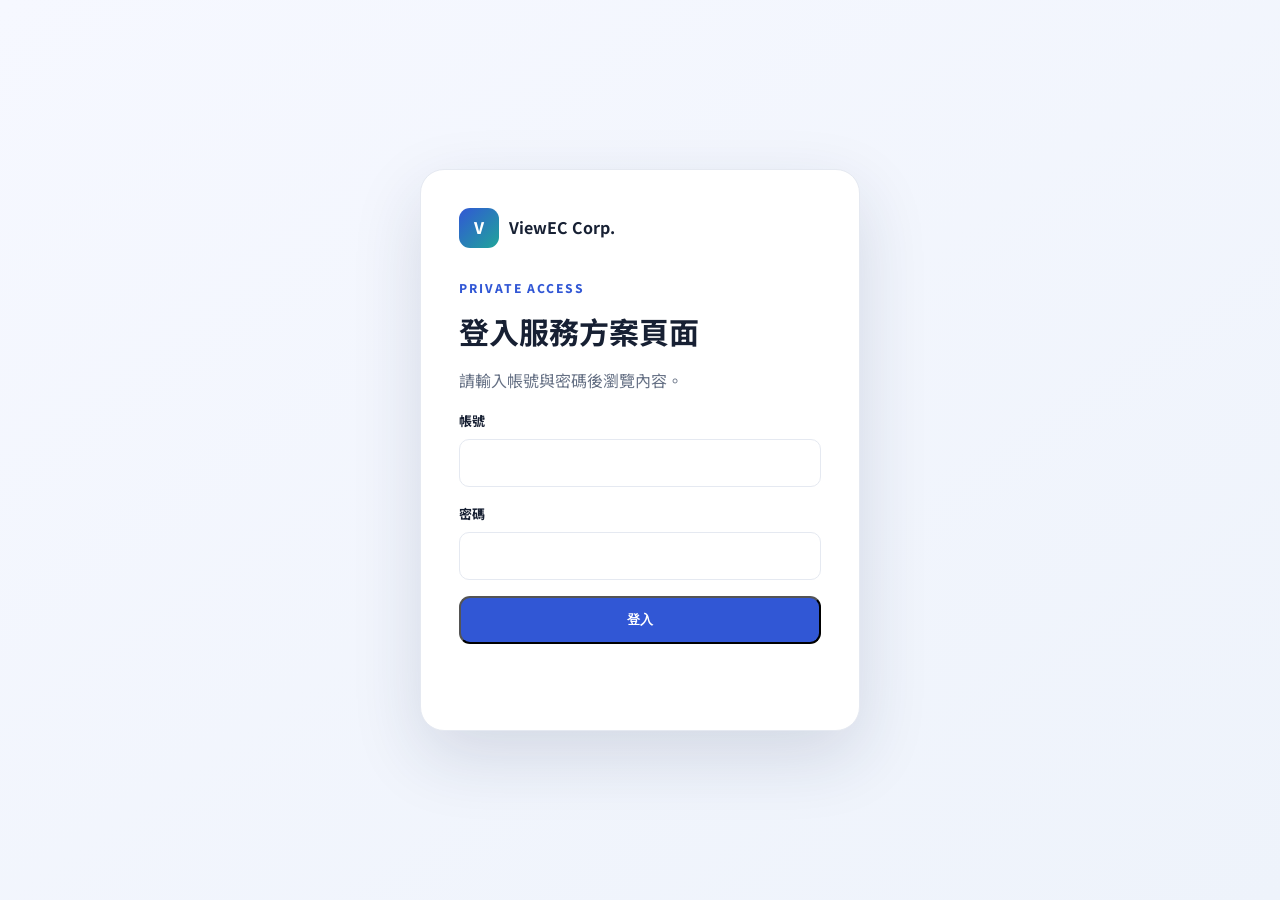
==== addons.html @ 18a2d403 "Add files via upload" ====
<!DOCTYPE html>
<html lang="zh-Hant">
<head>
<meta charset="UTF-8"><meta name="viewport" content="width=device-width,initial-scale=1.0">
<title>ViewEC Corp.｜單項服務</title>
<meta name="description" content="ViewEC 日本電商單項服務，可依需求單獨委託訂單、客服、廣告、活動與數據分析，也可搭配服務方案使用。">
<link rel="preconnect" href="https://fonts.googleapis.com"><link rel="preconnect" href="https://fonts.gstatic.com" crossorigin>
<link href="https://fonts.googleapis.com/css2?family=Noto+Sans+TC:wght@400;500;600;700;800&display=swap" rel="stylesheet">
<link rel="stylesheet" href="style.css">
</head>
<body>
<div id="authGate" class="auth-gate" hidden><div class="login-card"><div class="login-brand"><span>V</span><strong>ViewEC Corp.</strong></div><p class="eyebrow">PRIVATE ACCESS</p><h1>登入服務方案頁面</h1><p>請輸入帳號與密碼後瀏覽內容。</p><form id="loginForm"><label>帳號<input id="loginUser" autocomplete="username" required></label><label>密碼<input id="loginPass" type="password" autocomplete="current-password" required></label><button class="cta full" type="submit">登入</button><p id="loginError" class="login-error"></p></form></div></div>
<div id="siteApp" hidden>
<header class="header"><div class="container nav"><a class="logo" href="index.html"><span>V</span>ViewEC Corp.</a><button id="menu" aria-label="開啟選單">☰</button><nav id="nav"><a href="index.html#services">服務內容</a><a href="index.html#plans">服務方案</a><a class="active" href="addons.html">單項服務</a><button class="nav-logout" id="logoutBtn" type="button">登出</button></nav></div></header>
<main>
<section class="addon-hero"><div class="container"><p class="eyebrow">STANDALONE SERVICES</p><h1>依照需求，選擇需要的單項服務。</h1><p>無須綁定服務方案，可單獨委託；也可搭配既有服務方案自由組合。若方案已包含相同服務，系統將不重複計費。</p></div></section>
<section class="section addon-section"><div class="container addon-layout"><div><div class="addon-grid">
<article class="addon-card featured-addon" data-service-card="storeSetup"><div class="addon-top"><span>STORE SETUP</span><label class="switch-line"><input type="checkbox" class="service-check" data-service="storeSetup"> 選擇</label></div><h2>店鋪帳號開立</h2><p>協助完成日本電商平台開店前置規劃、審查溝通至店鋪建置與考核。</p><ul><li>開店申請前置規劃與審查資料整備</li><li>審查期間溝通與進度管理</li><li>店鋪建置與考核</li></ul><div class="old-price addon-old">原價 NT$100,000／次（未稅）</div><div class="addon-price">特價 NT$80,000／次（未稅）</div><p class="included-note" hidden>目前服務方案已包含此項目，無須另外購買。</p></article>

<article class="addon-card" data-service-card="orders"><div class="addon-top"><span>ORDER</span><label class="switch-line"><input type="checkbox" class="service-check" data-service="orders"> 選擇</label></div><h2>訂單處理與出貨服務</h2><p>協助處理訂單資料與出貨安排，包含台灣端收件及日本端物流寄送流程。</p><ul><li>訂單資料整理與出貨資訊確認</li><li>台灣端收件與作業資訊彙整</li><li>日本端物流寄送安排</li></ul><div class="addon-price">NT$12,000／月（未稅）</div><p class="addon-fee-extra">＋物流服務所產生之所有相關費用（運費、倉儲等）</p><p class="included-note" hidden>目前服務方案已包含此項目，無須另外購買。</p></article>

<article class="addon-card" data-service-card="cs"><div class="addon-top"><span>CS</span><label class="switch-line"><input type="checkbox" class="service-check" data-service="cs"> 選擇</label></div><h2>日文客服對應與評價管理</h2><p>服務範圍限樂天站內信、商品問答及評價相關對應。</p><ul><li>樂天站內信</li><li>商品問答</li><li>評價回覆與管理</li></ul><div class="addon-price">NT$15,000／月（未稅）</div><p class="included-note" hidden>目前服務方案已包含此項目，無須另外購買。</p></article>

<article class="addon-card addon-wide" data-service-card="adManagement"><div class="addon-top"><span>ADS & CREATIVE</span><label class="switch-line"><input type="checkbox" class="service-check" data-service="adManagement"> 選擇廣告投放</label></div><h2>廣告投放與素材製作</h2><p>廣告投放與圖片素材可分別單獨購買。RPP 等廣告依您提供的預算進行投放；TDA、聯盟行銷或促銷活動若需圖片素材，可依下列項目加購。</p><div class="ad-fee-box"><div><small>廣告投放服務手續費</small><strong>廣告實際投放金額 × 10%</strong><span>（未稅）</span></div><label>預估廣告投放金額<div class="revenue-input"><span>NT$</span><input id="adBudget" type="number" min="0" step="1000" placeholder="輸入廣告預算"></div></label></div><p class="included-note" hidden>目前服務方案已包含廣告投放服務；若需額外製作素材，仍可於下方單獨加購。</p>
<div class="material-list"><h3>素材製作費</h3>
<div class="material-row"><div><strong>商品主圖</strong><small>1 Listing・1張｜NT$1,300（未稅）</small></div><div class="qty-control"><button type="button" data-material="main" data-qty-action="minus">−</button><input id="material-main" data-material-input="main" type="number" min="0" value="0"><button type="button" data-material="main" data-qty-action="plus">＋</button></div></div>
<div class="material-row"><div><strong>商品主圖＋商品介紹圖</strong><small>1 Listing・共9張｜NT$10,000（未稅）</small></div><div class="qty-control"><button type="button" data-material="set" data-qty-action="minus">−</button><input id="material-set" data-material-input="set" type="number" min="0" value="0"><button type="button" data-material="set" data-qty-action="plus">＋</button></div></div>
<div class="material-row"><div><strong>Resize 尺寸調整</strong><small>1張｜NT$1,000（未稅）</small></div><div class="qty-control"><button type="button" data-material="resize" data-qty-action="minus">−</button><input id="material-resize" data-material-input="resize" type="number" min="0" value="0"><button type="button" data-material="resize" data-qty-action="plus">＋</button></div></div>
<div class="material-row"><div><strong>品牌圖／促銷活動 Banner</strong><small>1張｜NT$1,000（未稅）</small></div><div class="qty-control"><button type="button" data-material="banner" data-qty-action="minus">−</button><input id="material-banner" data-material-input="banner" type="number" min="0" value="0"><button type="button" data-material="banner" data-qty-action="plus">＋</button></div></div>
</div></article>

<article class="addon-card" data-service-card="campaign"><div class="addon-top"><span>CAMPAIGN</span><label class="switch-line"><input type="checkbox" class="service-check" data-service="campaign"> 選擇</label></div><h2>行銷活動設定</h2><p>協助處理樂天市場常見活動申請與後台設定。</p><ul><li>Super SALE 報名</li><li>點數變倍／Coupon 設定</li><li>Super DEAL 報名等</li></ul><div class="addon-price">依需求報價</div><p class="included-note" hidden>目前服務方案已包含此項目，無須另外購買。</p></article>

<article class="addon-card" data-service-card="data"><div class="addon-top"><span>DATA</span><label class="switch-line"><input type="checkbox" class="service-check" data-service="data"> 選擇</label></div><h2>數據分析與報告製作</h2><p>依樂天後台可取得之營運數據進行整理與分析，可依需求整理為指定報告形式。</p><ul><li>銷售／流量／轉換率</li><li>廣告 ROAS／TACoS</li><li>活動前後成效比較</li></ul><div class="addon-price">NT$1,000／則（未稅）</div><p class="addon-fee-extra">※ 營運數據報告每月限提供一次。</p><p class="included-note" hidden>目前服務方案已包含月度／後台數據報告，無須另外購買。</p></article>
</div></div>

<aside class="estimate-card"><p class="eyebrow">ESTIMATE</p><h2>費用試算</h2>
<div class="estimate-group"><small>服務方案（選填）</small><div id="estimatePlan" class="estimate-line"><span>未選擇，可只購買單項服務</span><strong></strong></div><a href="index.html#plans" class="text-link">選擇／變更服務方案</a></div>
<div class="estimate-group"><small>預估每月營收</small><div class="revenue-input"><span>NT$</span><input id="estimatedRevenue" type="number" min="0" step="1000" placeholder="輸入預估營收"></div><p class="estimate-hint">僅在代銷售（25%）或客製代營運（3%）方案時計算營收服務費。</p></div>
<div class="estimate-group"><small>單項服務</small><div id="estimateServices"><p class="muted">尚未選擇單項服務</p></div></div>
<div class="estimate-group" id="revenueFeeGroup"><small>營收服務費</small><div id="revenueFeeLine" class="estimate-line"><span>未選擇適用方案</span><strong></strong></div></div>
<div class="estimate-group"><small>其他預估支出</small><div id="externalCosts"><p class="muted">物流費、廣告實際投放金額等依實際發生另計。</p></div></div>
<div class="estimate-total"><div><span>一次性服務費</span><strong id="oneTimeTotal">NT$ 0</strong></div><div><span>每月服務費</span><strong id="monthlyTotal">NT$ 0／月</strong></div></div>
<p id="estimateHint" class="estimate-hint">以上皆為未稅金額。另行報價或實報實銷項目不會納入數字加總。</p><a id="quoteMail" class="cta full" href="mailto:contact@example.com">洽詢此組合</a><button id="clearSelection" class="ghost full clear-btn" type="button">清除所有選擇</button></aside>
</div></section></main><script src="script.js"></script></div></body></html>
---- style.css ----
:root{--p:#3157d5;--pd:#203da5;--ps:#eef2ff;--a:#20a59a;--t:#172033;--m:#657084;--l:#e5e9f1;--soft:#f6f8fc;--dark:#111a2c;--shadow:0 18px 50px rgba(28,43,79,.09)}*{box-sizing:border-box}html{scroll-behavior:smooth}body{margin:0;font-family:"Noto Sans TC",sans-serif;color:var(--t);line-height:1.7}a{color:inherit}.container{width:min(1180px,calc(100% - 40px));margin:auto}.header{position:sticky;top:0;z-index:20;background:rgba(255,255,255,.9);backdrop-filter:blur(15px);border-bottom:1px solid var(--l)}.nav{min-height:72px;display:flex;align-items:center;justify-content:space-between}.logo{display:flex;gap:10px;align-items:center;text-decoration:none;font-size:20px;font-weight:800}.logo span{width:36px;height:36px;display:grid;place-items:center;border-radius:10px;background:linear-gradient(135deg,var(--p),var(--a));color:#fff}nav{display:flex;gap:28px;align-items:center}nav a{text-decoration:none;font-size:14px;font-weight:600;color:#4f5a6d}#menu{display:none;border:0;background:none;font-size:25px}.cta,.ghost{min-height:48px;display:inline-flex;align-items:center;justify-content:center;padding:0 24px;border-radius:11px;text-decoration:none;font-weight:700}.cta{background:var(--p);color:#fff!important}.cta:hover{background:var(--pd)}.cta.small{min-height:40px;padding:0 18px}.ghost{border:1px solid var(--l);background:#fff}.full{width:100%}.hero{padding:105px 0 95px;background:linear-gradient(180deg,#f8faff,#fff)}.hero-grid{display:grid;grid-template-columns:1.05fr .95fr;gap:70px;align-items:center}.eyebrow{margin:0 0 14px;color:var(--p);font-size:12px;font-weight:800;letter-spacing:.16em}.hero h1{margin:0;font-size:clamp(42px,5vw,68px);line-height:1.22;letter-spacing:-.045em}.lead{margin:25px 0 0;color:var(--m);font-size:18px}.actions,.tags{display:flex;gap:12px;flex-wrap:wrap;margin-top:32px}.tags{margin-top:22px}.tags span{padding:7px 12px;border:1px solid var(--l);border-radius:999px;font-size:12px;color:#566174}.window{padding:13px;border-radius:24px;background:#fff;box-shadow:0 30px 80px rgba(42,66,132,.18);transform:rotate(1.5deg)}.dots{height:35px;color:#d7ddea}.panel{padding:25px;border-radius:17px;background:var(--dark);color:#fff}.panel-title{display:flex;justify-content:space-between}.panel-title small,.panel-title strong{display:block}.panel-title small{color:#8290aa;font-size:9px}.panel-title b{color:#72e1d6;font-size:10px}.kpis{display:grid;grid-template-columns:repeat(3,1fr);gap:10px;margin-top:22px}.kpis div{padding:14px;border:1px solid rgba(255,255,255,.07);border-radius:12px}.kpis small,.kpis strong{display:block}.kpis small{color:#8290aa}.bars{height:180px;display:flex;align-items:flex-end;gap:12px;margin-top:22px;padding:20px 18px 0;background:repeating-linear-gradient(to bottom,rgba(255,255,255,.06) 0,rgba(255,255,255,.06) 1px,transparent 1px,transparent 38px)}.bars i{flex:1;min-height:20px;border-radius:7px 7px 0 0;background:linear-gradient(#708cff,#3157d5)}.platforms{display:flex;justify-content:space-between;margin-top:18px;color:#8290aa;font-size:10px}.section{padding:100px 0}.soft{background:var(--soft)}.heading{max-width:760px;margin-bottom:48px}.heading.center{text-align:center;margin-left:auto;margin-right:auto}.heading h2{margin:0;font-size:clamp(32px,4vw,48px);line-height:1.3;letter-spacing:-.035em}.heading>p:last-child{color:var(--m)}.grid{display:grid;gap:20px}.four{grid-template-columns:repeat(4,1fr)}.three{grid-template-columns:repeat(3,1fr)}.card,.aud,.price{position:relative;padding:28px;border:1px solid var(--l);border-radius:18px;background:#fff}.card{min-height:405px}.card em{position:absolute;right:24px;color:#cfd5df;font-style:normal}.icon{width:56px;height:56px;display:grid;place-items:center;border-radius:15px;background:var(--ps);color:var(--p);font-size:13px;font-weight:800}.card h3,.aud h3,.price h3{font-size:21px}.card p,.aud p,.desc{color:var(--m);font-size:14px}.card ul,.price ul{padding:0;list-style:none}.card li,.price li{position:relative;padding-left:20px;margin:10px 0;color:#4d586a;font-size:14px}.card li:before,.price li:before{content:"✓";position:absolute;left:0;color:var(--a);font-weight:800}.aud span{padding:6px 10px;border-radius:999px;background:var(--ps);color:var(--p);font-size:12px;font-weight:700}.aud.feature{border-color:#aebcf4;box-shadow:var(--shadow)}.price{display:flex;flex-direction:column;padding:35px 30px}.price.popular{border:2px solid var(--p);transform:translateY(-12px);box-shadow:0 24px 60px rgba(49,87,213,.16)}.recommended{position:absolute;top:-16px;left:50%;transform:translateX(-50%);padding:7px 16px;border-radius:999px;background:var(--p);color:#fff;font-size:12px}.plan{color:var(--p);font-size:11px;font-weight:800;letter-spacing:.15em}.desc{min-height:72px}.price-type{padding:18px 0;margin:18px 0;border-top:1px solid var(--l);border-bottom:1px solid var(--l)}.price-type small,.price-type strong{display:block}.price-type strong{font-size:23px}.price ul{flex:1}.table-wrap{overflow-x:auto;border:1px solid var(--l);border-radius:20px;background:#fff;box-shadow:var(--shadow)}table{width:100%;min-width:850px;border-collapse:collapse}th,td{padding:18px 22px;border-bottom:1px solid var(--l);text-align:center;font-size:14px}th:first-child,td:first-child{text-align:left;width:31%;font-weight:600}th{background:#fbfcfe}.highlight{background:#f3f6ff}.last td{border:0;padding:24px}.last a{padding:9px 16px;border:1px solid #b9c5f1;border-radius:9px;color:var(--p);text-decoration:none;font-weight:700}.last .table-cta{background:var(--p);color:#fff}.note{text-align:center;color:var(--m);font-size:12px}.reveal{opacity:0;transform:translateY(18px);transition:.65s}.reveal.visible{opacity:1;transform:none}@media(max-width:960px){.hero-grid{grid-template-columns:1fr}.four{grid-template-columns:repeat(2,1fr)}.three{grid-template-columns:1fr}.price.popular{transform:none}.desc{min-height:auto}}@media(max-width:760px){.container{width:calc(100% - 28px)}#menu{display:block}nav{display:none;position:absolute;top:66px;left:14px;right:14px;padding:16px;border:1px solid var(--l);border-radius:14px;background:#fff;box-shadow:var(--shadow)}nav.open{display:grid}.hero{padding:72px 0}.hero h1{font-size:39px}.actions .cta,.actions .ghost{width:100%}.kpis{grid-template-columns:1fr}.four{grid-template-columns:1fr}.section{padding:75px 0}}

/* 2026 update */
.heading.wide-heading{max-width:980px}.heading.wide-heading h2{white-space:nowrap}.audience-heading{max-width:900px}.audience-heading h2{white-space:nowrap}.stage-card{appearance:none;text-align:left;font:inherit;color:inherit;cursor:pointer;width:100%;transition:.2s}.stage-card:hover{transform:translateY(-3px);box-shadow:var(--shadow)}.stage-card b{display:block;margin-top:18px;color:var(--p);font-size:13px}.price{transition:.25s}.price .recommended[hidden]{display:none}.select-plan{border:1px solid var(--l);cursor:pointer;font-family:inherit;font-size:14px}.selection-notice{max-width:680px;margin:28px auto 0;padding:16px 20px;text-align:center;border-radius:12px;background:var(--ps);color:#3f4d68}.selection-notice a{margin-left:8px;color:var(--p);font-weight:700;text-decoration:none}.floating-summary{position:fixed;z-index:18;right:24px;bottom:24px;display:flex;align-items:center;gap:18px;padding:14px 16px;border:1px solid var(--l);border-radius:16px;background:#fff;box-shadow:0 18px 50px rgba(28,43,79,.16)}.floating-summary small,.floating-summary strong{display:block}.floating-summary small{color:var(--m);font-size:11px}.nav-logout{border:0;background:none;color:#718096;font:inherit;font-size:13px;cursor:pointer}.nav a.active{color:var(--p)}
.auth-gate{position:fixed;inset:0;z-index:100;background:linear-gradient(145deg,#f6f8ff,#eef3fb);display:grid;place-items:center;padding:24px}.auth-gate[hidden]{display:none}.login-card{width:min(440px,100%);padding:38px;border:1px solid var(--l);border-radius:24px;background:#fff;box-shadow:0 25px 70px rgba(28,43,79,.14)}.login-brand{display:flex;align-items:center;gap:10px;margin-bottom:30px}.login-brand span{width:40px;height:40px;display:grid;place-items:center;border-radius:11px;background:linear-gradient(135deg,var(--p),var(--a));color:#fff;font-weight:800}.login-card h1{font-size:30px;line-height:1.3;margin:0 0 10px}.login-card>p:not(.eyebrow){color:var(--m)}.login-card label{display:block;margin:16px 0;font-size:13px;font-weight:700}.login-card input{width:100%;height:48px;margin-top:7px;padding:0 13px;border:1px solid var(--l);border-radius:10px;font:inherit;outline:none}.login-card input:focus{border-color:var(--p);box-shadow:0 0 0 3px var(--ps)}.login-error{min-height:24px;color:#c0392b!important;font-size:12px;text-align:center}
.addon-hero{padding:92px 0 60px;background:linear-gradient(180deg,#f8faff,#fff)}.addon-hero .container{max-width:980px;text-align:center}.addon-hero h1{margin:0 auto;max-width:940px;font-size:clamp(36px,5vw,58px);line-height:1.25;letter-spacing:-.04em}.addon-hero p:last-child{color:var(--m);font-size:16px}.addon-section{padding-top:45px}.addon-layout{display:grid;grid-template-columns:minmax(0,1fr) 350px;gap:30px;align-items:start}.addon-grid{display:grid;grid-template-columns:repeat(2,minmax(0,1fr));gap:20px}.addon-card{padding:26px;border:1px solid var(--l);border-radius:18px;background:#fff;box-shadow:0 8px 30px rgba(28,43,79,.04)}.addon-top{display:flex;justify-content:space-between;align-items:center;gap:10px}.addon-top>span{color:var(--p);font-size:10px;font-weight:800;letter-spacing:.14em}.switch-line{font-size:12px;font-weight:700;color:#4f5a6d}.switch-line input{accent-color:var(--p)}.addon-card h2{margin:16px 0 8px;font-size:21px}.addon-card p,.addon-card li{font-size:13px;color:var(--m)}.addon-card ul{padding-left:19px;min-height:82px}.addon-price{margin-top:18px;padding-top:15px;border-top:1px solid var(--l);font-size:15px;font-weight:800;color:var(--t)}.qty-row{display:flex;justify-content:space-between;align-items:center;margin-top:14px;padding:10px 0;border-top:1px dashed var(--l);font-size:12px}.qty-row>div{display:flex;align-items:center}.qty-row button,.qty-row input{height:32px;border:1px solid var(--l);background:#fff}.qty-row button{width:32px;cursor:pointer}.qty-row input{width:54px;text-align:center;border-left:0;border-right:0}.estimate-card{position:sticky;top:96px;padding:27px;border:1px solid var(--l);border-radius:20px;background:#fff;box-shadow:var(--shadow)}.estimate-card h2{margin:0 0 20px}.estimate-group{padding:17px 0;border-top:1px solid var(--l)}.estimate-group>small{display:block;margin-bottom:10px;color:var(--m);font-weight:700}.estimate-line{display:flex;justify-content:space-between;gap:12px;margin:8px 0;font-size:13px}.estimate-line span{min-width:0}.estimate-line small{display:block;color:var(--m);font-size:10px}.estimate-line strong{text-align:right;white-space:nowrap}.text-link{display:inline-block;margin-top:6px;color:var(--p);font-size:11px;font-weight:700;text-decoration:none}.muted{color:var(--m);font-size:12px}.estimate-total{padding:18px 0;border-top:2px solid var(--t)}.estimate-total>div{display:flex;justify-content:space-between;margin:8px 0}.estimate-total strong{font-size:20px}.estimate-hint{font-size:10px;color:var(--m);line-height:1.6}.clear-btn{margin-top:10px;cursor:pointer;font-family:inherit}.header .logo{white-space:nowrap}
@media(max-width:1050px){.heading.wide-heading h2,.audience-heading h2{white-space:normal}.addon-layout{grid-template-columns:1fr}.estimate-card{position:relative;top:auto}.addon-grid{grid-template-columns:repeat(2,minmax(0,1fr))}}
@media(max-width:760px){.addon-grid{grid-template-columns:1fr}.floating-summary{left:14px;right:14px;bottom:14px;justify-content:space-between}.addon-hero{padding:65px 0 40px}.addon-hero h1{font-size:36px}.login-card{padding:28px}.heading h2{font-size:32px;word-break:keep-all}.audience-heading h2,.heading.wide-heading h2{white-space:normal}.stage-card h3{font-size:19px}}
/* 2026-08-17 plan architecture update */
.two{grid-template-columns:repeat(2,minmax(0,1fr))}.sales-entry{margin-top:28px;padding:28px 32px;border:1px solid #cfd8ff;border-radius:18px;background:linear-gradient(135deg,#f7f9ff,#fff);display:flex;align-items:center;justify-content:space-between;gap:28px}.sales-entry h3{margin:4px 0 8px;font-size:26px}.sales-entry p{margin:0;color:var(--m)}.subplan-grid{align-items:stretch}.subplan-grid .price{transform:none}.subprice{font-size:30px;font-weight:800;color:var(--t);line-height:1.3}.subprice small{font-size:13px;font-weight:600;color:var(--m)}.old-price{text-decoration:line-through;color:#8b94a5;font-size:12px;margin-bottom:5px}.fee-note{padding:10px 12px;border-radius:9px;background:var(--ps);color:var(--p);font-size:12px;font-weight:700}.featured-addon{border-color:#b8c6ff;background:linear-gradient(180deg,#fbfcff,#fff)}.addon-old{margin-top:14px}.revenue-input{display:flex;align-items:center;border:1px solid var(--l);border-radius:10px;overflow:hidden}.revenue-input span{padding:0 10px;color:var(--m);font-size:12px}.revenue-input input{width:100%;height:42px;border:0;outline:0;font:inherit}.subplans{scroll-margin-top:72px}#managed-plans{scroll-margin-top:72px}
@media(max-width:760px){.two{grid-template-columns:1fr}.sales-entry{align-items:stretch;flex-direction:column}.sales-entry .cta{width:100%}}

/* 2026-08-17 detailed operations comparison */
.comparison-block{margin-top:34px}.comparison-block+.comparison-block{margin-top:54px}.comparison-title{display:flex;align-items:flex-end;justify-content:space-between;gap:28px;margin-bottom:18px}.comparison-title>div{display:flex;align-items:center;gap:12px}.comparison-title span{width:34px;height:34px;display:grid;place-items:center;border-radius:10px;background:var(--ps);color:var(--p);font-size:11px;font-weight:800}.comparison-title h3{margin:0;font-size:25px}.comparison-title p{margin:0;max-width:580px;color:var(--m);font-size:13px;text-align:right}.detailed-table-wrap{overflow:auto}.detailed-table{min-width:1120px}.detailed-table th:first-child,.detailed-table td:first-child{width:250px;min-width:250px}.detailed-table .group-head th{font-size:15px;color:#fff}.detailed-table .group-head th:first-child{background:#111827}.detailed-table .sales-group{background:#3157d5}.detailed-table .managed-group{background:#b72222}.detailed-table thead tr:nth-child(2) th:nth-child(-n+2){background:#eef2ff;color:#2448be}.detailed-table thead tr:nth-child(2) th:nth-child(n+3){background:#fff0f0;color:#a21f1f}.detailed-table td small{display:block;margin-top:3px;color:#8b94a5;font-size:10px}.detailed-table .price-row strong{display:block;font-size:17px}.detailed-table .category-row td{padding:10px 18px;background:#eef2f7;color:#253248;font-weight:800;text-align:left}.detailed-table td a{color:var(--p);font-weight:700;text-decoration:none}.detailed-table [data-plan-col].selected-col{background:#eef3ff!important;box-shadow:inset 2px 0 0 #3157d5,inset -2px 0 0 #3157d5}.detailed-table thead [data-plan-col].selected-col{background:#3157d5!important;color:#fff}.detailed-table .choose-row td{padding-top:20px;padding-bottom:20px}.compare-select{width:100%;padding:10px 12px;border:1px solid #bcc8f7;border-radius:9px;background:#fff;color:var(--p);font:inherit;font-size:12px;font-weight:800;cursor:pointer}.compare-select:hover,.compare-select.is-selected{background:var(--p);color:#fff;border-color:var(--p)}.mobile-swipe-hint{display:none;margin-bottom:10px;color:var(--m);font-size:11px;text-align:center}
@media(max-width:760px){.comparison-title{display:block}.comparison-title>div{margin-bottom:8px}.comparison-title p{text-align:left}.mobile-swipe-hint{display:block}.detailed-table-wrap{border-radius:16px}.detailed-table th:first-child,.detailed-table td:first-child{position:sticky;left:0;z-index:2;background:#fff;box-shadow:6px 0 12px rgba(31,42,68,.05)}.detailed-table thead .group-head th:first-child{z-index:5;background:#111827}.detailed-table .category-row td{position:static;box-shadow:none}.detailed-table .choose-row td:first-child{z-index:3}}

/* 2026-08-17 v5 comparison alignment + addon fee notes */
.detailed-table{table-layout:fixed}
.detailed-table col.service-col{width:250px}
.detailed-table col.plan-col{width:174px}
.detailed-table thead tr:nth-child(2) th{width:auto!important;text-align:center!important;font-weight:700}
.addon-fee-extra{margin:7px 0 0!important;color:#596579!important;font-size:11px!important;line-height:1.55}

/* 2026-08-18 v6 standalone services + flexible quote calculator */
.addon-wide{grid-column:1/-1}.ad-fee-box{display:grid;grid-template-columns:1.1fr 1fr;gap:20px;align-items:end;margin:18px 0;padding:18px;border-radius:14px;background:#f7f9ff;border:1px solid #dbe3ff}.ad-fee-box small,.ad-fee-box strong,.ad-fee-box span{display:block}.ad-fee-box strong{margin:5px 0 2px;font-size:20px;color:var(--t)}.ad-fee-box>label{font-size:12px;font-weight:700;color:var(--t)}.material-list{margin-top:22px;border-top:1px solid var(--l);padding-top:18px}.material-list h3{margin:0 0 10px;font-size:15px}.material-row{display:flex;align-items:center;justify-content:space-between;gap:18px;padding:12px 0;border-top:1px dashed var(--l)}.material-row:first-of-type{border-top:0}.material-row strong,.material-row small{display:block}.material-row strong{font-size:13px}.material-row small{margin-top:3px;color:var(--m);font-size:11px}.qty-control{display:flex;align-items:center;flex:0 0 auto}.qty-control button,.qty-control input{height:34px;border:1px solid var(--l);background:#fff}.qty-control button{width:34px;cursor:pointer}.qty-control input{width:58px;text-align:center;border-left:0;border-right:0}.included-note{margin:14px 0 0!important;padding:10px 12px;border-radius:9px;background:#edf8f2;color:#27704b!important;font-size:11px!important;font-weight:700}.service-included{border-color:#cfe7da;background:linear-gradient(180deg,#fbfffd,#fff)}.service-included .switch-line{color:#759183}.service-check:disabled{cursor:not-allowed}.estimate-line small{display:block;margin-top:3px;color:var(--m);font-size:10px;font-weight:500}
@media(max-width:760px){.addon-wide{grid-column:auto}.ad-fee-box{grid-template-columns:1fr}.material-row{align-items:flex-start}.material-row>div:first-child{max-width:65%}}
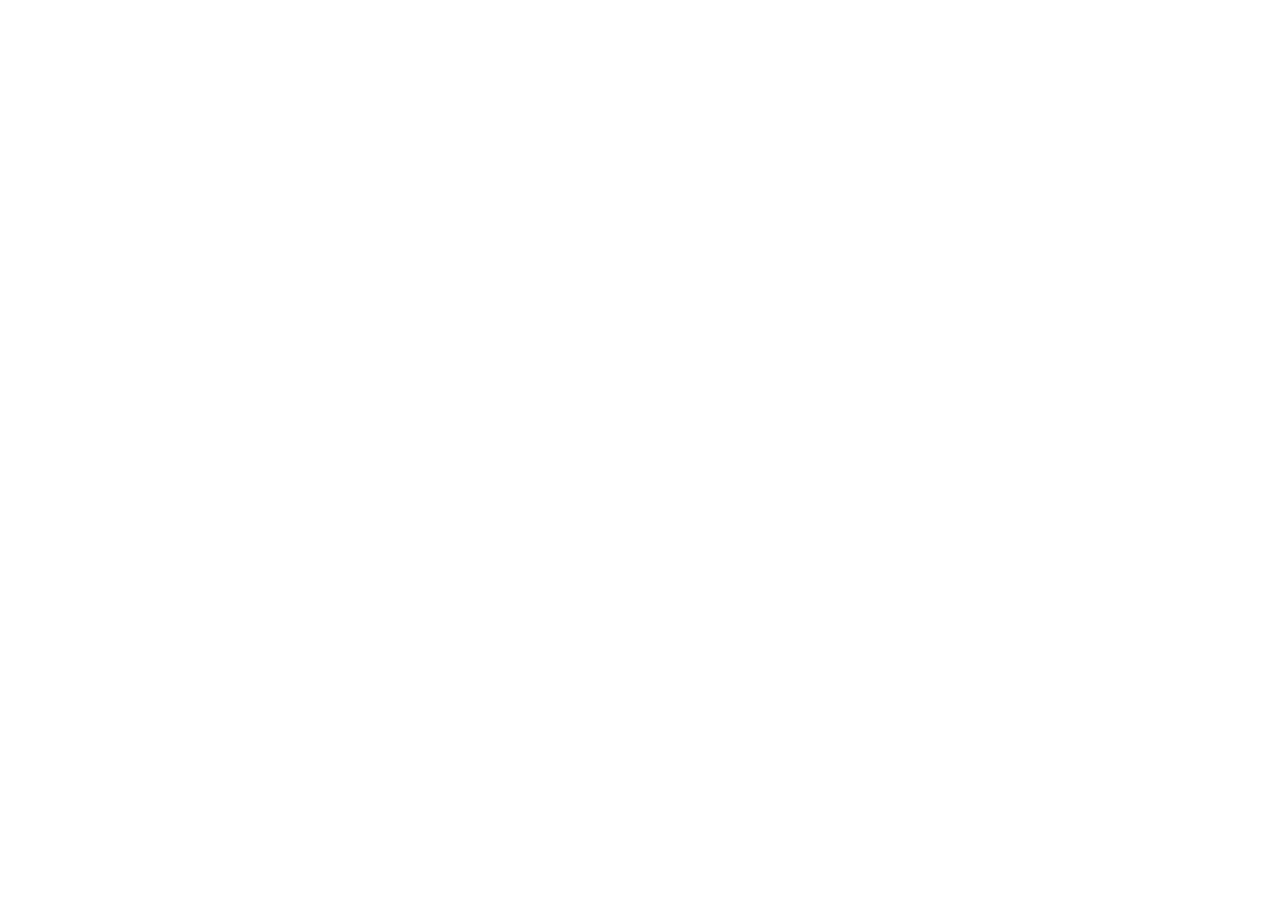
==== commit 74de3458: "Add files via upload" ====
--- a/addons.html
+++ b/addons.html
@@ -9,7 +9,7 @@
 <link rel="stylesheet" href="style.css">
 </head>
 <body>
-<div id="authGate" class="auth-gate" hidden><div class="login-card"><div class="login-brand"><span>V</span><strong>ViewEC Corp.</strong></div><p class="eyebrow">PRIVATE ACCESS</p><h1>登入服務方案頁面</h1><p>請輸入帳號與密碼後瀏覽內容。</p><form id="loginForm"><label>帳號<input id="loginUser" autocomplete="username" required></label><label>密碼<input id="loginPass" type="password" autocomplete="current-password" required></label><button class="cta full" type="submit">登入</button><p id="loginError" class="login-error"></p></form></div></div>
+<div id="authGate" class="auth-gate" hidden><div class="login-card"><div class="login-brand"><span>V</span><strong>ViewEC Corp.</strong></div><p class="eyebrow">PRIVATE ACCESS</p><h1>登入服務方案頁面</h1><p>請輸入已授權的 Email 與密碼後瀏覽內容。</p><form id="loginForm"><label>Email<input id="loginUser" type="email" autocomplete="username" placeholder="name@example.com" required></label><label>密碼<input id="loginPass" type="password" autocomplete="current-password" required></label><button class="cta full" type="submit">登入</button><p id="loginError" class="login-error"></p></form></div></div>
 <div id="siteApp" hidden>
 <header class="header"><div class="container nav"><a class="logo" href="index.html"><span>V</span>ViewEC Corp.</a><button id="menu" aria-label="開啟選單">☰</button><nav id="nav"><a href="index.html#services">服務內容</a><a href="index.html#plans">服務方案</a><a class="active" href="addons.html">單項服務</a><button class="nav-logout" id="logoutBtn" type="button">登出</button></nav></div></header>
 <main>
@@ -42,4 +42,4 @@
 <div class="estimate-group"><small>其他預估支出</small><div id="externalCosts"><p class="muted">物流費、廣告實際投放金額等依實際發生另計。</p></div></div>
 <div class="estimate-total"><div><span>一次性服務費</span><strong id="oneTimeTotal">NT$ 0</strong></div><div><span>每月服務費</span><strong id="monthlyTotal">NT$ 0／月</strong></div></div>
 <p id="estimateHint" class="estimate-hint">以上皆為未稅金額。另行報價或實報實銷項目不會納入數字加總。</p><a id="quoteMail" class="cta full" href="mailto:contact@example.com">洽詢此組合</a><button id="clearSelection" class="ghost full clear-btn" type="button">清除所有選擇</button></aside>
-</div></section></main><script src="script.js"></script></div></body></html>
+</div></section></main><script src="script.js"></script><script type="module" src="auth.js"></script></div></body></html>
